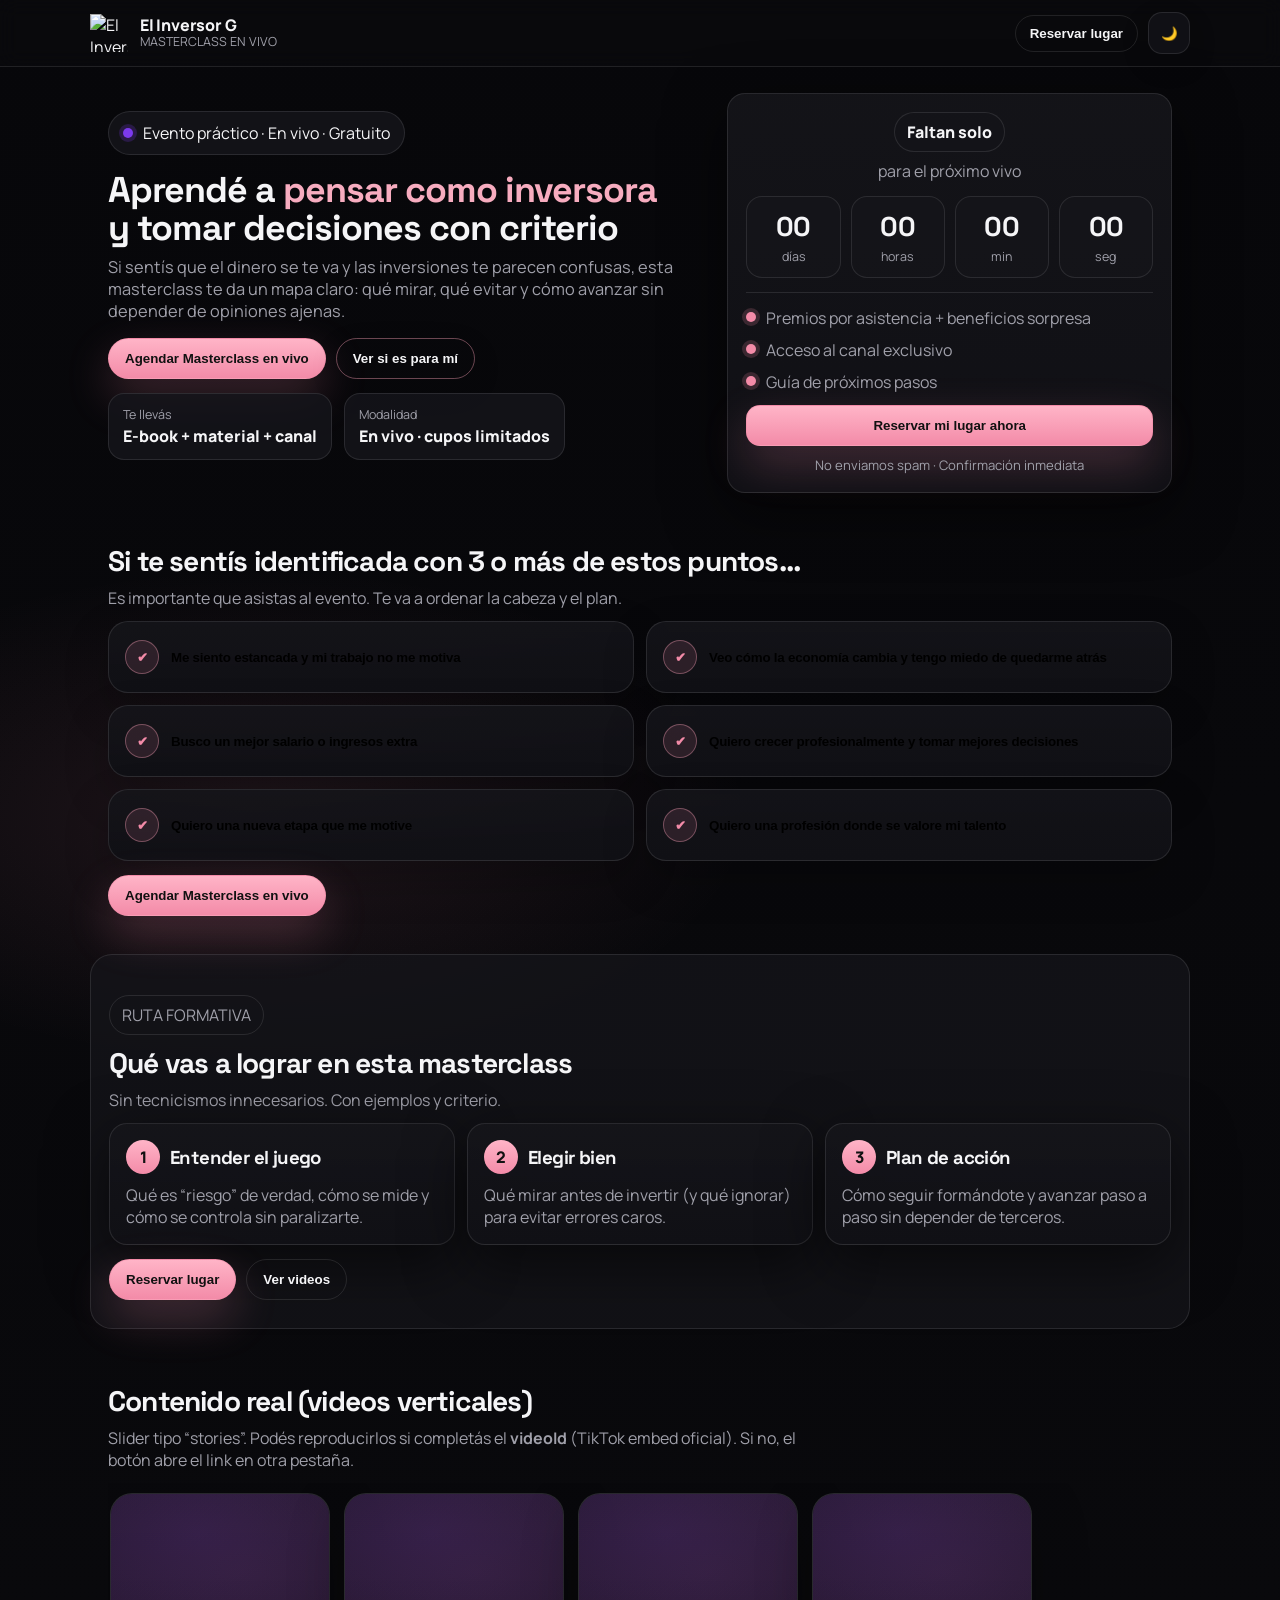
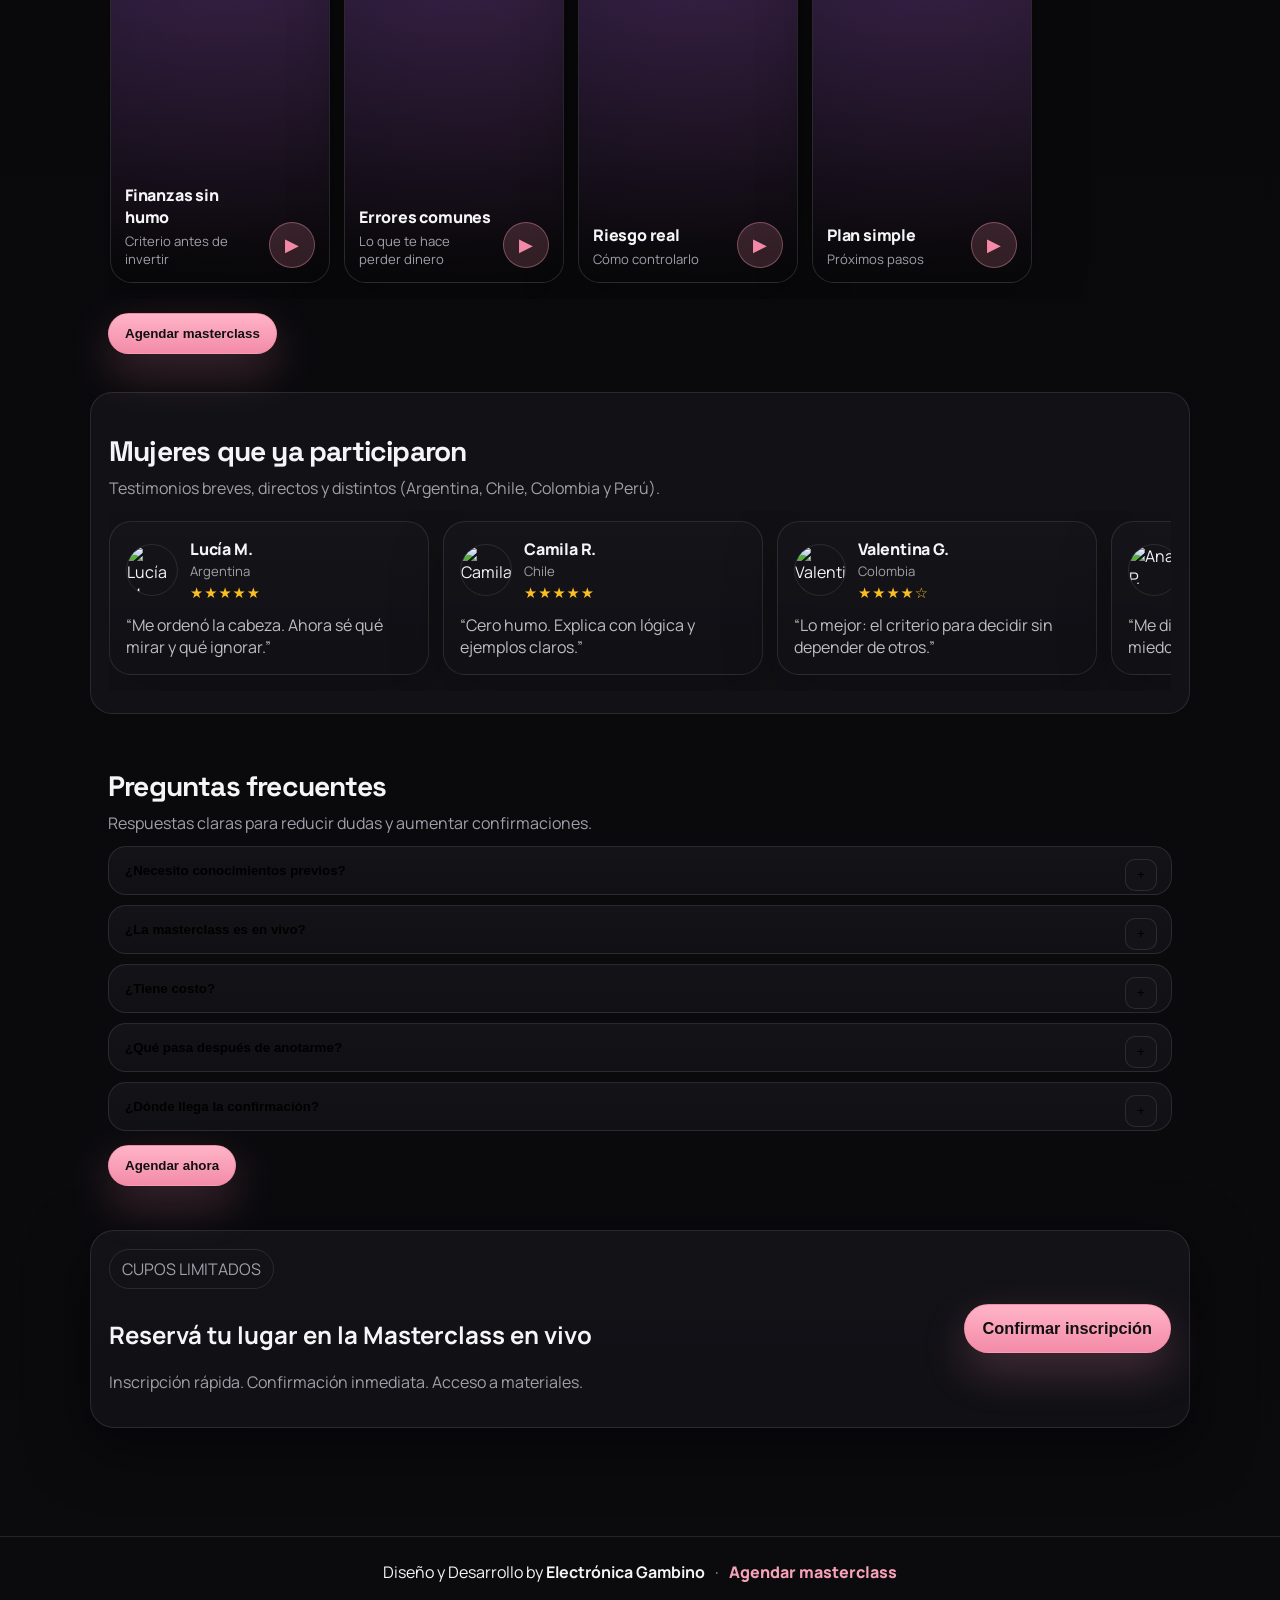
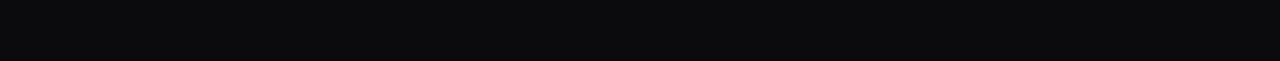
==== index.html @ ddc9f552 "Se sube LanfingPage pro primera vez" ====
<!doctype html>
<html lang="es">
<head>
  <meta charset="utf-8" />
  <meta name="viewport" content="width=device-width,initial-scale=1" />
  <title>Masterclass en Vivo | El Inversor G</title>
  <meta name="description" content="Masterclass en vivo y gratuita. Aprendé finanzas y trading con criterio, sin humo. Reserva tu lugar." />
  <link rel="icon" type="image/x-icon" href="https://elinversorg.info/wp-content/uploads/2024/11/cropped-iconEIG_Blue_Circulo-180x180.png">
  <!-- Fonts (estilo seminario premium) -->
  <link rel="preconnect" href="https://fonts.googleapis.com">
  <link rel="preconnect" href="https://fonts.gstatic.com" crossorigin>
  <link href="https://fonts.googleapis.com/css2?family=Manrope:wght@400;500;600;700;800&family=Space+Grotesk:wght@500;600;700&display=swap" rel="stylesheet">

  <link rel="stylesheet" href="styles.css" />
</head>

<body class="theme-dark">
  <!-- Topbar -->
  <header class="topbar">
    <div class="wrap topbar__inner">
      <div class="brand">
        <img class="brand__logo" src="https://elinversorg.info/wp-content/uploads/2024/11/cropped-logoEIG_WhiteGroup.png" alt="El Inversor G" />
        <div class="brand__meta">
          <span class="brand__name">El Inversor G</span>
          <span class="brand__tag">MASTERCLASS EN VIVO</span>
        </div>
      </div>

      <div class="topbar__actions">
        <button class="btn btn--ghost btn--sm" data-open-form>
          Reservar lugar
        </button>

        <button id="themeToggle" class="iconbtn" aria-label="Cambiar tema" title="Cambiar tema">
          <span class="iconbtn__icon" id="themeIcon">🌙</span>
        </button>
      </div>
    </div>
  </header>

  <!-- Hero -->
  <section class="hero">
    <div class="wrap hero__grid">
      <div class="hero__copy">
        <div class="pill">
          <span class="pill__dot"></span>
          <span>Evento práctico · En vivo · Gratuito</span>
        </div>

        <h1 class="hero__title">
          Aprendé a <span class="hl">pensar como inversora</span><br>
          y tomar decisiones con criterio
        </h1>

        <p class="hero__subtitle">
          Si sentís que el dinero se te va y las inversiones te parecen confusas,
          esta masterclass te da un mapa claro: qué mirar, qué evitar y cómo avanzar sin depender de opiniones ajenas.
        </p>

        <div class="hero__cta">
          <button class="btn btn--primary" data-open-form>
            Agendar Masterclass en vivo
          </button>
          <button class="btn btn--outline" data-scroll="#sectionFit">
            Ver si es para mí
          </button>
        </div>

        <div class="hero__trust">
          <div class="trust">
            <span class="trust__kicker">Te llevás</span>
            <span class="trust__value">E-book + material + canal</span>
          </div>
          <div class="trust">
            <span class="trust__kicker">Modalidad</span>
            <span class="trust__value">En vivo · cupos limitados</span>
          </div>
        </div>
      </div>

      <!-- Countdown card -->
      <aside class="hero__card card">
        <div class="card__head">
          <div class="card__badge">Faltan solo</div>
          <div class="card__note">para el próximo vivo</div>
        </div>

        <div class="countdown" id="countdown">
          <div class="cd">
            <div class="cd__num" id="cdDays">--</div>
            <div class="cd__lbl">días</div>
          </div>
          <div class="cd">
            <div class="cd__num" id="cdHours">--</div>
            <div class="cd__lbl">horas</div>
          </div>
          <div class="cd">
            <div class="cd__num" id="cdMins">--</div>
            <div class="cd__lbl">min</div>
          </div>
          <div class="cd">
            <div class="cd__num" id="cdSecs">--</div>
            <div class="cd__lbl">seg</div>
          </div>
        </div>

        <div class="card__sep"></div>

        <div class="card__bullets">
          <div class="mini">
            <span class="mini__dot"></span>
            <span>Premios por asistencia + beneficios sorpresa</span>
          </div>
          <div class="mini">
            <span class="mini__dot"></span>
            <span>Acceso al canal exclusivo</span>
          </div>
          <div class="mini">
            <span class="mini__dot"></span>
            <span>Guía de próximos pasos</span>
          </div>
        </div>

        <button class="btn btn--primary btn--full" data-open-form>
          Reservar mi lugar ahora
        </button>

        <div class="card__fine">
          No enviamos spam · Confirmación inmediata
        </div>
      </aside>
    </div>
  </section>

  <!-- Fit section (cards tipo checklist como tu referencia) -->
  <section class="section" id="sectionFit">
    <div class="wrap">
      <div class="section__head">
        <h2>Si te sentís identificada con 3 o más de estos puntos…</h2>
        <p class="muted">Es importante que asistas al evento. Te va a ordenar la cabeza y el plan.</p>
      </div>

      <div class="fitgrid">
        <button class="fitcard" type="button" data-open-form>
          <span class="fitcard__icon">✔</span>
          <span class="fitcard__text">Me siento estancada y mi trabajo no me motiva</span>
        </button>
        <button class="fitcard" type="button" data-open-form>
          <span class="fitcard__icon">✔</span>
          <span class="fitcard__text">Veo cómo la economía cambia y tengo miedo de quedarme atrás</span>
        </button>
        <button class="fitcard" type="button" data-open-form>
          <span class="fitcard__icon">✔</span>
          <span class="fitcard__text">Busco un mejor salario o ingresos extra</span>
        </button>
        <button class="fitcard" type="button" data-open-form>
          <span class="fitcard__icon">✔</span>
          <span class="fitcard__text">Quiero crecer profesionalmente y tomar mejores decisiones</span>
        </button>
        <button class="fitcard" type="button" data-open-form>
          <span class="fitcard__icon">✔</span>
          <span class="fitcard__text">Quiero una nueva etapa que me motive</span>
        </button>
        <button class="fitcard" type="button" data-open-form>
          <span class="fitcard__icon">✔</span>
          <span class="fitcard__text">Quiero una profesión donde se valore mi talento</span>
        </button>
      </div>

      <div class="section__cta">
        <button class="btn btn--primary" data-open-form>Agendar Masterclass en vivo</button>
      </div>
    </div>
  </section>

  <!-- What you'll learn -->
  <section class="section section--alt" id="sectionLearn">
    <div class="wrap">
      <div class="section__head">
        <div class="kicker">RUTA FORMATIVA</div>
        <h2>Qué vas a lograr en esta masterclass</h2>
        <p class="muted">
          Sin tecnicismos innecesarios. Con ejemplos y criterio.
        </p>
      </div>

      <div class="cards3">
        <div class="info card">
          <div class="info__top">
            <div class="info__badge">1</div>
            <h3>Entender el juego</h3>
          </div>
          <p class="muted">Qué es “riesgo” de verdad, cómo se mide y cómo se controla sin paralizarte.</p>
        </div>
        <div class="info card">
          <div class="info__top">
            <div class="info__badge">2</div>
            <h3>Elegir bien</h3>
          </div>
          <p class="muted">Qué mirar antes de invertir (y qué ignorar) para evitar errores caros.</p>
        </div>
        <div class="info card">
          <div class="info__top">
            <div class="info__badge">3</div>
            <h3>Plan de acción</h3>
          </div>
          <p class="muted">Cómo seguir formándote y avanzar paso a paso sin depender de terceros.</p>
        </div>
      </div>

      <div class="section__cta">
        <button class="btn btn--primary" data-open-form>Reservar lugar</button>
        <button class="btn btn--ghost" data-scroll="#sectionTikTok">Ver videos</button>
      </div>
    </div>
  </section>

  <!-- TikTok vertical slider -->
  <section class="section" id="sectionTikTok">
    <div class="wrap">
      <div class="section__head">
        <h2>Contenido real (videos verticales)</h2>
        <p class="muted">
          Slider tipo “stories”. Podés reproducirlos si completás el <b>videoId</b> (TikTok embed oficial).
          Si no, el botón abre el link en otra pestaña.
        </p>
      </div>

      <div class="slider slider--stories" id="tiktokSlider" aria-label="TikTok slider">
        <!-- JS inject -->
      </div>

      <div class="section__cta">
        <button class="btn btn--primary" data-open-form>Agendar masterclass</button>
      </div>
    </div>
  </section>

  <!-- Reviews slider -->
  <section class="section section--alt" id="sectionReviews">
    <div class="wrap">
      <div class="section__head">
        <h2>Mujeres que ya participaron</h2>
        <p class="muted">Testimonios breves, directos y distintos (Argentina, Chile, Colombia y Perú).</p>
      </div>

      <div class="slider slider--reviews" id="reviewsSlider" aria-label="Reviews slider">
        <!-- JS inject -->
      </div>
    </div>
  </section>

  <!-- FAQ -->
  <section class="section" id="sectionFAQ">
    <div class="wrap">
      <div class="section__head">
        <h2>Preguntas frecuentes</h2>
        <p class="muted">Respuestas claras para reducir dudas y aumentar confirmaciones.</p>
      </div>

      <div class="faq" id="faq">
        <button class="faq__item" type="button" aria-expanded="false">
          <span class="faq__q">¿Necesito conocimientos previos?</span>
          <span class="faq__icon">+</span>
          <div class="faq__a">No. Está diseñada desde cero, con ejemplos y criterio (sin humo).</div>
        </button>

        <button class="faq__item" type="button" aria-expanded="false">
          <span class="faq__q">¿La masterclass es en vivo?</span>
          <span class="faq__icon">+</span>
          <div class="faq__a">Sí. Es en vivo. Además podés hacer preguntas y llevarte el material.</div>
        </button>

        <button class="faq__item" type="button" aria-expanded="false">
          <span class="faq__q">¿Tiene costo?</span>
          <span class="faq__icon">+</span>
          <div class="faq__a">No. Es 100% gratuita. Solo requiere inscripción para reservar cupo.</div>
        </button>

        <button class="faq__item" type="button" aria-expanded="false">
          <span class="faq__q">¿Qué pasa después de anotarme?</span>
          <span class="faq__icon">+</span>
          <div class="faq__a">Se habilita en el mismo popup: agenda en Google Calendar, descarga del e-book y canal de WhatsApp.</div>
        </button>

        <button class="faq__item" type="button" aria-expanded="false">
          <span class="faq__q">¿Dónde llega la confirmación?</span>
          <span class="faq__icon">+</span>
          <div class="faq__a">Tus datos se registran en el sistema de leads de ElInversorG para que recibas instrucciones y recordatorios.</div>
        </button>
      </div>

      <div class="section__cta">
        <button class="btn btn--primary" data-open-form>Agendar ahora</button>
      </div>
    </div>
  </section>

  <!-- Final CTA -->
  <section class="final">
    <div class="wrap final__inner">
      <div>
        <div class="kicker">CUPOS LIMITADOS</div>
        <h2>Reservá tu lugar en la Masterclass en vivo</h2>
        <p class="muted">Inscripción rápida. Confirmación inmediata. Acceso a materiales.</p>
      </div>

      <button class="btn btn--primary btn--lg" data-open-form>
        Confirmar inscripción
      </button>
    </div>
  </section>

  <!-- Sticky mobile CTA -->
  <div class="sticky">
    <button class="btn btn--primary btn--full" data-open-form>Agendar masterclass</button>
  </div>

  <!-- FORM MODAL -->
  <div class="modal" id="formModal" aria-hidden="true" role="dialog" aria-label="Formulario de inscripción">
    <div class="modal__backdrop" data-close></div>

    <div class="modal__panel" role="document">
      <div class="modal__top">
        <div class="modal__title">
          <div class="modal__mark">✓</div>
          <div>
            <h3>Reservá tu lugar</h3>
            <p class="muted">Es gratuita, en vivo y con cupos limitados.</p>
          </div>
        </div>
        <button class="iconbtn" data-close aria-label="Cerrar">✕</button>
      </div>

      <div class="modal__body">
        <form id="leadForm" class="form">
          <label class="field">
            <span class="field__lbl">Nombre</span>
            <input name="nombre" autocomplete="name" required placeholder="Tu nombre completo" />
          </label>

          <label class="field">
            <span class="field__lbl">WhatsApp</span>
            <input name="whatsapp" inputmode="tel" autocomplete="tel" required placeholder="+54 381..." />
          </label>

          <label class="field">
            <span class="field__lbl">Email</span>
            <input type="email" name="email" autocomplete="email" required placeholder="tu@email.com" />
          </label>

          <button type="submit" class="btn btn--primary btn--full btn--lg" id="submitBtn">
            Confirmar inscripción
          </button>

          <div class="form__fine muted">
            No enviamos spam · Acceso inmediato · Recordatorios antes del vivo
          </div>
        </form>

        <!-- Post submit actions -->
        <div id="postActions" class="post hidden">
          <div class="post__head">
            <div class="post__ok">🎉</div>
            <div>
              <h4>¡Inscripción confirmada!</h4>
              <p class="muted">Completá estos 3 pasos para aprovechar todo.</p>
            </div>
          </div>

          <div class="post__actions">
            <a id="calendarLink" class="btn btn--outline btn--full" target="_blank" rel="noopener">
              📅 Agendar en Google Calendar
            </a>
            <a id="ebookLink" class="btn btn--ghost btn--full" target="_blank" rel="noopener">
              📘 Descargar E-book gratis
            </a>
            <a id="waLink" class="btn btn--wa btn--full" target="_blank" rel="noopener">
              💬 Unirme al canal de WhatsApp
            </a>
          </div>

          <div class="post__fine muted">
            Tip: Agendá primero para no olvidarte del vivo.
          </div>
        </div>
      </div>
    </div>
  </div>

  <!-- VIDEO MODAL (TikTok embed) -->
  <div class="modal" id="videoModal" aria-hidden="true" role="dialog" aria-label="Reproductor de video">
    <div class="modal__backdrop" data-close-video></div>
    <div class="modal__panel modal__panel--video" role="document">
      <div class="modal__top">
        <div class="modal__title">
          <div>
            <h3>Video</h3>
            <p class="muted">Reproducción en embed oficial (si hay videoId).</p>
          </div>
        </div>
        <button class="iconbtn" data-close-video aria-label="Cerrar">✕</button>
      </div>
      <div class="modal__body">
        <div id="videoContainer" class="videoBox"></div>
      </div>
    </div>
  </div>

  <footer class="footer">
    <div class="wrap footer__inner">
      <span>Diseño y Desarrollo by <strong>Electrónica Gambino</strong></span>
      <span class="muted">·</span>
      <a class="footer__link" href="#" data-open-form>Agendar masterclass</a>
    </div>
  </footer>

  <!-- TikTok embed script (necesario si usás videoId) -->
  <script async src="https://www.tiktok.com/embed.js"></script>
  <script src="app.js"></script>
</body>
</html>
---- styles.css ----
/* =========================
   Base + Themes
========================= */
:root{
  --bg: #0b0b0e;
  --bg2:#07070a;
  --card:#15151a;
  --card2:#101015;
  --text:#f5f5f7;
  --muted:#a0a0aa;
  --stroke: rgba(255,255,255,.10);

  --primary:#f38ba8;     /* rosa pastel elegante */
  --primary2:#ffb4c7;
  --accent:#7c3aed;      /* violeta suave como en referencia */
  --ok:#22c55e;
  --wa:#25D366;

  --shadow: 0 18px 60px rgba(0,0,0,.55);
  --radius: 18px;

  --font: "Manrope", system-ui, -apple-system, Segoe UI, Roboto, sans-serif;
  --display: "Space Grotesk", system-ui, -apple-system, Segoe UI, Roboto, sans-serif;
}

body.theme-light{
  --bg: #ffffff;
  --bg2:#f7f7fb;
  --card:#f4f4f7;
  --card2:#ffffff;
  --text:#111111;
  --muted:#4b5563;
  --stroke: rgba(0,0,0,.10);
  --shadow: 0 18px 60px rgba(0,0,0,.12);
}

*{ box-sizing:border-box; }
html,body{ margin:0; padding:0; }
body{
  font-family: var(--font);
  background: radial-gradient(1100px 550px at 50% -10%, rgba(124,58,237,.18), transparent 55%),
              radial-gradient(900px 450px at 20% 25%, rgba(243,139,168,.10), transparent 55%),
              linear-gradient(180deg, var(--bg2), var(--bg));
  color: var(--text);
  -webkit-font-smoothing: antialiased;
  text-rendering: optimizeLegibility;
}

a{ color: inherit; text-decoration: none; }
.wrap{ width:min(1100px, 100%); margin:0 auto; padding:0 18px; }

.muted{ color: var(--muted); }

/* =========================
   Topbar
========================= */
.topbar{
  position: sticky;
  top: 0;
  z-index: 50;
  backdrop-filter: blur(10px);
  background: color-mix(in oklab, var(--bg) 70%, transparent);
  border-bottom: 1px solid var(--stroke);
}
.topbar__inner{
  display:flex;
  align-items:center;
  justify-content:space-between;
  padding: 12px 0;
  gap: 12px;
}

.brand{ display:flex; align-items:center; gap:12px; min-width: 0; }
.brand__logo{ width:38px; height:38px; object-fit:contain; }
.brand__meta{ display:flex; flex-direction:column; line-height:1.1; }
.brand__name{ font-weight:800; letter-spacing:-.2px; }
.brand__tag{ font-size:.78rem; color: var(--muted); }

.topbar__actions{ display:flex; align-items:center; gap:10px; }

/* =========================
   Buttons
========================= */
.btn{
  border: 1px solid var(--stroke);
  background: var(--card2);
  color: var(--text);
  padding: 12px 16px;
  border-radius: 999px;
  font-weight: 700;
  cursor: pointer;
  transition: transform .12s ease, background .12s ease, border-color .12s ease;
  box-shadow: 0 10px 30px rgba(0,0,0,.12);
}
.btn:active{ transform: scale(.98); }
.btn--sm{ padding: 10px 14px; font-weight: 700; }
.btn--lg{ padding: 14px 18px; font-size: 1.02rem; }
.btn--full{ width: 100%; border-radius: 14px; }

.btn--primary{
  border-color: color-mix(in oklab, var(--primary) 55%, transparent);
  background: linear-gradient(180deg, var(--primary2), var(--primary));
  color: #111;
  box-shadow: 0 18px 45px rgba(243,139,168,.24);
}
.btn--outline{
  background: transparent;
  border-color: color-mix(in oklab, var(--primary) 35%, var(--stroke));
}
.btn--ghost{
  background: transparent;
  border-color: var(--stroke);
  box-shadow: none;
}
.btn--wa{
  border-color: color-mix(in oklab, var(--wa) 50%, transparent);
  background: linear-gradient(180deg, #69f0a2, var(--wa));
  color: #0b0b0e;
}

.iconbtn{
  border: 1px solid var(--stroke);
  background: var(--card2);
  color: var(--text);
  width: 42px;
  height: 42px;
  border-radius: 14px;
  display:grid;
  place-items:center;
  cursor:pointer;
  box-shadow: 0 10px 30px rgba(0,0,0,.12);
}

/* =========================
   Hero
========================= */
.hero{ padding: 26px 0 10px; }
.hero__grid{
  display:grid;
  grid-template-columns: 1.15fr .85fr;
  gap: 18px;
  align-items: start;
}
@media (max-width: 920px){
  .hero__grid{ grid-template-columns: 1fr; }
}

.hero__copy{
  padding: 18px 0;
}

.pill{
  display:inline-flex;
  align-items:center;
  gap:10px;
  padding: 10px 14px;
  border: 1px solid var(--stroke);
  border-radius: 999px;
  background: color-mix(in oklab, var(--card) 85%, transparent);
}
.pill__dot{
  width: 10px; height: 10px;
  border-radius: 999px;
  background: var(--accent);
  box-shadow: 0 0 0 4px color-mix(in oklab, var(--accent) 22%, transparent);
}

.hero__title{
  font-family: var(--display);
  font-size: clamp(2rem, 2.8vw, 3rem);
  line-height: 1.05;
  letter-spacing: -1px;
  margin: 16px 0 10px;
}
.hl{
  color: color-mix(in oklab, var(--primary) 70%, var(--text));
}
.hero__subtitle{
  margin: 0;
  font-size: 1.02rem;
  color: var(--muted);
  max-width: 62ch;
}

.hero__cta{
  display:flex;
  gap: 10px;
  flex-wrap: wrap;
  margin-top: 16px;
}
.hero__trust{
  display:flex;
  gap: 12px;
  margin-top: 14px;
  flex-wrap: wrap;
}
.trust{
  border:1px solid var(--stroke);
  background: color-mix(in oklab, var(--card) 85%, transparent);
  border-radius: 16px;
  padding: 12px 14px;
  min-width: 210px;
}
.trust__kicker{ display:block; font-size:.78rem; color: var(--muted); }
.trust__value{ display:block; font-weight:800; margin-top:2px; }

/* =========================
   Card + Countdown
========================= */
.card{
  border: 1px solid var(--stroke);
  border-radius: var(--radius);
  background: linear-gradient(180deg, color-mix(in oklab, var(--card) 92%, transparent), var(--card2));
  box-shadow: var(--shadow);
}
.hero__card{ padding: 18px; }

.card__head{ text-align:center; }
.card__badge{
  display:inline-block;
  padding: 8px 12px;
  border-radius: 999px;
  border: 1px solid var(--stroke);
  background: color-mix(in oklab, var(--card) 80%, transparent);
  font-weight: 800;
}
.card__note{ margin-top: 8px; color: var(--muted); }

.countdown{
  display:grid;
  grid-template-columns: repeat(4, 1fr);
  gap: 10px;
  margin: 14px 0 6px;
}
.cd{
  text-align:center;
  padding: 12px 10px;
  border-radius: 16px;
  border: 1px solid var(--stroke);
  background: color-mix(in oklab, var(--card) 78%, transparent);
}
.cd__num{ font-family: var(--display); font-size: 1.7rem; font-weight: 700; letter-spacing:-.6px; }
.cd__lbl{ color: var(--muted); font-size:.78rem; margin-top:4px; }

.card__sep{ height:1px; background: var(--stroke); margin: 14px 0; }
.card__bullets{ display:grid; gap: 10px; margin-bottom: 12px; }
.mini{ display:flex; align-items:flex-start; gap:10px; color: var(--muted); }
.mini__dot{
  width:10px; height:10px; border-radius:999px;
  background: var(--primary);
  margin-top: 5px;
  box-shadow: 0 0 0 4px color-mix(in oklab, var(--primary) 18%, transparent);
}
.card__fine{ text-align:center; color: var(--muted); font-size:.82rem; margin-top: 10px; }

/* =========================
   Sections
========================= */
.section{ padding: 22px 0 10px; }
.section--alt{
  padding: 22px 0 14px;
}
.section--alt .wrap{
  border-radius: 22px;
  background: color-mix(in oklab, var(--card) 78%, transparent);
  border: 1px solid var(--stroke);
  padding: 22px 18px;
}

.section__head{ margin: 18px 0 12px; }
.section__head h2{
  font-family: var(--display);
  letter-spacing:-.8px;
  margin: 0 0 8px;
  font-size: clamp(1.5rem, 2.2vw, 2.1rem);
}
.section__head p{ margin: 0; max-width: 70ch; }

.kicker{
  display:inline-flex;
  align-items:center;
  gap: 8px;
  padding: 8px 12px;
  border-radius: 999px;
  border: 1px solid var(--stroke);
  color: var(--muted);
  width: fit-content;
  margin-bottom: 10px;
}

.section__cta{
  display:flex;
  gap: 10px;
  flex-wrap: wrap;
  margin: 14px 0 6px;
}

/* =========================
   Fit cards grid (like reference)
========================= */
.fitgrid{
  display:grid;
  grid-template-columns: 1fr 1fr;
  gap: 12px;
  margin-top: 12px;
}
@media (max-width: 760px){
  .fitgrid{ grid-template-columns: 1fr; }
}
.fitcard{
  text-align:left;
  border: 1px solid var(--stroke);
  background: linear-gradient(180deg, color-mix(in oklab, var(--card) 86%, transparent), var(--card2));
  border-radius: 20px;
  padding: 18px 16px;
  display:flex;
  gap: 12px;
  align-items:center;
  box-shadow: 0 18px 45px rgba(0,0,0,.22);
  cursor:pointer;
}
.fitcard:hover{
  border-color: color-mix(in oklab, var(--primary) 30%, var(--stroke));
}
.fitcard__icon{
  width: 34px; height: 34px;
  border-radius: 999px;
  display:grid;
  place-items:center;
  font-weight: 900;
  color: var(--primary);
  border: 1px solid color-mix(in oklab, var(--primary) 30%, var(--stroke));
  background: color-mix(in oklab, var(--primary) 12%, transparent);
}
.fitcard__text{
  font-weight: 800;
  letter-spacing: -.2px;
}

/* =========================
   Info cards (3)
========================= */
.cards3{
  display:grid;
  grid-template-columns: repeat(3, 1fr);
  gap: 12px;
}
@media (max-width: 920px){
  .cards3{ grid-template-columns: 1fr; }
}
.info{ padding: 16px; }
.info__top{ display:flex; align-items:center; gap: 10px; }
.info__badge{
  width: 34px; height: 34px;
  border-radius: 999px;
  display:grid; place-items:center;
  font-weight: 900;
  color: #111;
  background: linear-gradient(180deg, var(--primary2), var(--primary));
}
.info h3{
  margin: 0;
  font-family: var(--display);
  letter-spacing: -.6px;
}
.info p{ margin: 10px 0 0; }

/* =========================
   Sliders
========================= */
.slider{
  display:flex;
  gap: 14px;
  overflow-x: auto;
  padding: 10px 2px 16px;
  scroll-snap-type: x mandatory;
}
.slider::-webkit-scrollbar{ height: 10px; }
.slider::-webkit-scrollbar-thumb{
  background: color-mix(in oklab, var(--stroke) 70%, transparent);
  border-radius: 999px;
}
.slider::-webkit-scrollbar-track{ background: transparent; }

.slider--stories .story{
  scroll-snap-align: start;
  width: 220px;
  flex: 0 0 auto;
}
@media (max-width: 420px){
  .slider--stories .story{ width: 190px; }
}

.story{
  border: 1px solid var(--stroke);
  border-radius: 22px;
  background: linear-gradient(180deg, color-mix(in oklab, var(--card) 88%, transparent), var(--card2));
  box-shadow: 0 18px 55px rgba(0,0,0,.25);
  overflow:hidden;
  position:relative;
}
.story__frame{
  aspect-ratio: 9 / 16;
  background:
    radial-gradient(900px 600px at 40% 10%, rgba(124,58,237,.20), transparent 55%),
    radial-gradient(900px 600px at 60% 20%, rgba(243,139,168,.12), transparent 55%),
    linear-gradient(180deg, rgba(0,0,0,.35), rgba(0,0,0,.65));
  display:flex;
  align-items:flex-end;
  padding: 14px;
}
body.theme-light .story__frame{
  background:
    radial-gradient(900px 600px at 40% 10%, rgba(124,58,237,.10), transparent 55%),
    radial-gradient(900px 600px at 60% 20%, rgba(243,139,168,.08), transparent 55%),
    linear-gradient(180deg, rgba(0,0,0,.10), rgba(0,0,0,.20));
}

.story__meta{
  width:100%;
  display:flex;
  align-items:flex-end;
  justify-content:space-between;
  gap: 10px;
}
.story__title{ font-weight: 900; letter-spacing:-.2px; }
.story__sub{ font-size:.82rem; color: var(--muted); margin-top: 4px; }

.playbtn{
  width: 46px; height: 46px;
  border-radius: 999px;
  border: 1px solid color-mix(in oklab, var(--primary) 30%, var(--stroke));
  background: color-mix(in oklab, var(--primary) 18%, transparent);
  display:grid;
  place-items:center;
  cursor:pointer;
  flex: 0 0 auto;
}
.playbtn span{ font-size: 18px; color: var(--primary); }

.slider--reviews .review{
  width: 320px;
  flex: 0 0 auto;
  scroll-snap-align: start;
}
@media (max-width: 420px){
  .slider--reviews .review{ width: 290px; }
}

.review{
  border: 1px solid var(--stroke);
  border-radius: 22px;
  background: linear-gradient(180deg, color-mix(in oklab, var(--card) 88%, transparent), var(--card2));
  padding: 16px;
  box-shadow: 0 18px 55px rgba(0,0,0,.22);
}
.review__top{ display:flex; gap: 12px; align-items:center; }
.avatar{
  width: 52px; height: 52px;
  border-radius: 999px;
  object-fit: cover;
  border: 1px solid var(--stroke);
}
.review__name{ font-weight: 900; letter-spacing:-.2px; }
.review__meta{ font-size:.82rem; color: var(--muted); margin-top: 2px; }
.stars{ color: #fbbf24; letter-spacing:1px; font-size:.92rem; margin-top: 2px; }
.review__text{ margin: 12px 0 0; color: color-mix(in oklab, var(--muted) 65%, var(--text)); }

/* =========================
   FAQ
========================= */
.faq{ display:grid; gap: 10px; margin-top: 10px; }
.faq__item{
  width: 100%;
  text-align: left;
  border: 1px solid var(--stroke);
  background: linear-gradient(180deg, color-mix(in oklab, var(--card) 90%, transparent), var(--card2));
  border-radius: 18px;
  padding: 16px;
  cursor:pointer;
  position: relative;
}
.faq__q{ font-weight: 900; display:block; padding-right: 40px; }
.faq__icon{
  position:absolute;
  right: 14px;
  top: 12px;
  width: 32px; height: 32px;
  display:grid; place-items:center;
  border-radius: 10px;
  border: 1px solid var(--stroke);
  background: color-mix(in oklab, var(--card) 80%, transparent);
}
.faq__a{
  max-height: 0;
  overflow:hidden;
  transition: max-height .22s ease;
  color: var(--muted);
  padding-right: 40px;
}
.faq__item[aria-expanded="true"] .faq__a{
  max-height: 220px;
  margin-top: 10px;
}
.faq__item[aria-expanded="true"] .faq__icon{ transform: rotate(45deg); }

/* =========================
   Final + Sticky
========================= */
.final{
  padding: 28px 0 90px;
}
.final__inner{
  border:1px solid var(--stroke);
  border-radius: 24px;
  background: linear-gradient(180deg, color-mix(in oklab, var(--card) 84%, transparent), var(--card2));
  box-shadow: var(--shadow);
  padding: 18px;
  display:flex;
  align-items:center;
  justify-content:space-between;
  gap: 14px;
}
@media (max-width: 760px){
  .final__inner{ flex-direction:column; align-items:stretch; }
}

.sticky{
  position: fixed;
  left: 0; right: 0;
  bottom: 0;
  padding: 10px 12px;
  background: color-mix(in oklab, var(--bg) 70%, transparent);
  backdrop-filter: blur(10px);
  border-top: 1px solid var(--stroke);
  z-index: 40;
}
@media (min-width: 920px){
  .sticky{ display:none; }
}

/* =========================
   Modal
========================= */
.modal{
  position: fixed;
  inset: 0;
  display: none;
  z-index: 60;
}
.modal.is-open{ display:block; }
.modal__backdrop{
  position:absolute;
  inset: 0;
  background: rgba(0,0,0,.62);
}
.modal__panel{
  position: absolute;
  left: 50%;
  top: 50%;
  transform: translate(-50%, -50%);
  width: min(520px, calc(100% - 28px));
  border: 1px solid var(--stroke);
  border-radius: 24px;
  background: linear-gradient(180deg, color-mix(in oklab, var(--card) 90%, transparent), var(--card2));
  box-shadow: var(--shadow);
  padding: 16px;
}
.modal__panel--video{
  width: min(680px, calc(100% - 28px));
}

.modal__top{
  display:flex;
  align-items:flex-start;
  justify-content:space-between;
  gap: 10px;
  padding: 6px 6px 10px;
}
.modal__title{
  display:flex;
  align-items:flex-start;
  gap: 12px;
}
.modal__title h3{
  margin: 0;
  font-family: var(--display);
  letter-spacing:-.8px;
}
.modal__title p{ margin: 6px 0 0; }
.modal__mark{
  width: 40px; height: 40px;
  border-radius: 999px;
  display:grid;
  place-items:center;
  font-weight: 900;
  color: #111;
  background: linear-gradient(180deg, var(--primary2), var(--primary));
}
.modal__body{ padding: 6px; }

.form{ display:grid; gap: 10px; }
.field__lbl{ display:block; font-weight:800; margin-bottom: 6px; letter-spacing:-.2px; }
.field input{
  width: 100%;
  padding: 14px 14px;
  border-radius: 14px;
  border: 1px solid var(--stroke);
  background: color-mix(in oklab, var(--card) 88%, transparent);
  color: var(--text);
  outline: none;
}
body.theme-light .field input{
  background: #fff;
}
.field input:focus{
  border-color: color-mix(in oklab, var(--primary) 40%, var(--stroke));
  box-shadow: 0 0 0 4px color-mix(in oklab, var(--primary) 20%, transparent);
}
.form__fine{ text-align:center; font-size:.84rem; margin-top: 2px; }

.hidden{ display:none !important; }

.post{
  margin-top: 14px;
  border-top: 1px solid var(--stroke);
  padding-top: 14px;
}
.post__head{ display:flex; gap: 12px; align-items:flex-start; }
.post__ok{
  width: 44px; height: 44px;
  border-radius: 999px;
  display:grid;
  place-items:center;
  background: color-mix(in oklab, var(--ok) 25%, transparent);
  border: 1px solid color-mix(in oklab, var(--ok) 35%, var(--stroke));
}
.post__head h4{ margin: 0; font-family: var(--display); letter-spacing:-.6px; }
.post__head p{ margin: 6px 0 0; }

.post__actions{ display:grid; gap: 10px; margin-top: 12px; }
.post__fine{ text-align:center; font-size:.84rem; margin-top: 8px; }

.videoBox{
  width:100%;
  min-height: 420px;
  border-radius: 18px;
  border: 1px solid var(--stroke);
  background: color-mix(in oklab, var(--card) 86%, transparent);
  overflow:hidden;
  display:grid;
  place-items:center;
  padding: 12px;
}
@media (max-width: 520px){
  .videoBox{ min-height: 360px; }
}

/* =========================
   Footer
========================= */
.footer{
  padding: 24px 0 78px;
  border-top: 1px solid var(--stroke);
  margin-top: 18px;
}
.footer__inner{
  display:flex;
  align-items:center;
  justify-content:center;
  gap: 10px;
  flex-wrap: wrap;
  text-align:center;
}
.footer__link{
  color: color-mix(in oklab, var(--primary) 80%, var(--text));
  font-weight: 800;
}
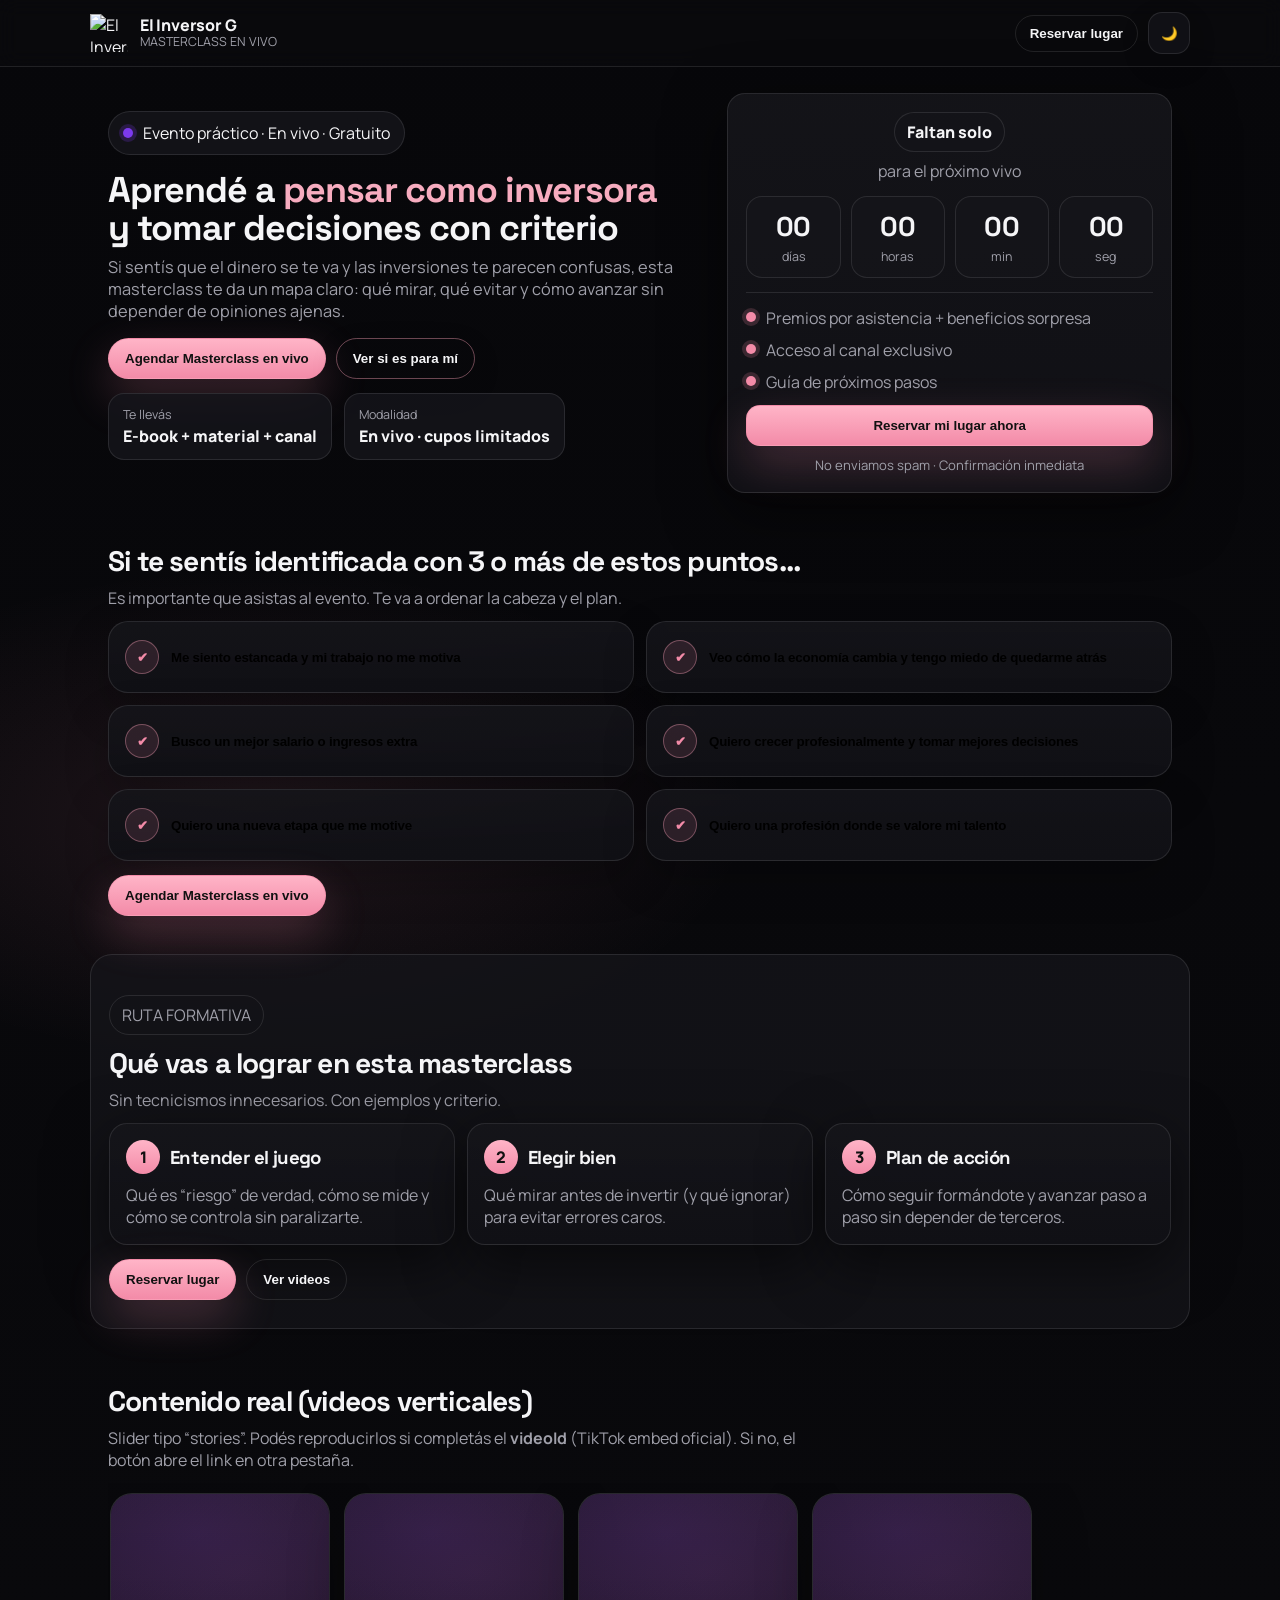
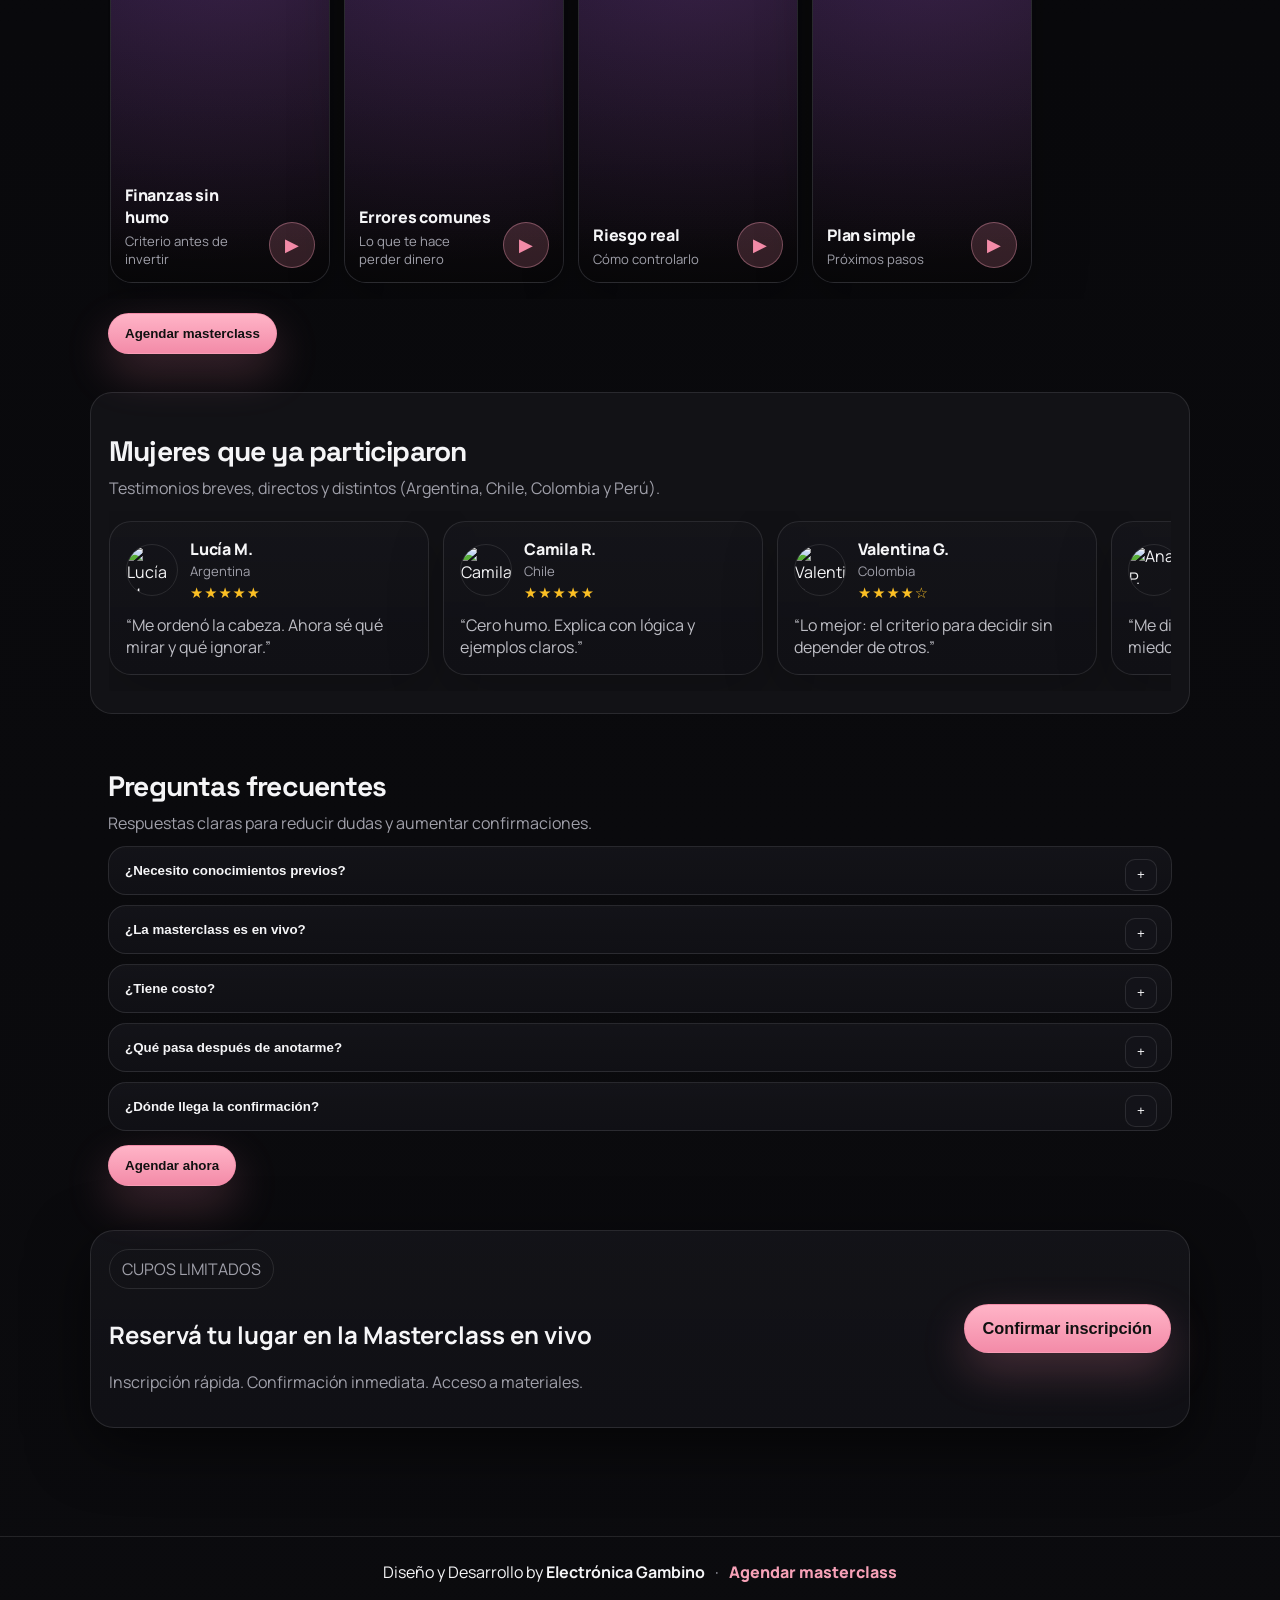
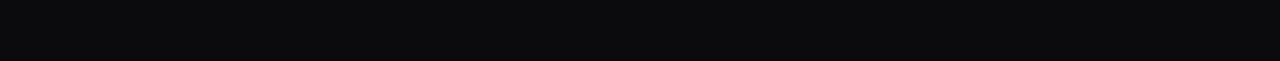
==== commit 12a70cb3: "Fix - Solucionado css en  txt de faq" ====
--- a/index.html
+++ b/index.html
@@ -19,7 +19,7 @@
   <header class="topbar">
     <div class="wrap topbar__inner">
       <div class="brand">
-        <img class="brand__logo" src="https://elinversorg.info/wp-content/uploads/2024/11/cropped-logoEIG_WhiteGroup.png" alt="El Inversor G" />
+        <img class="brand__logo" src="https://elinversorg.info/wp-content/uploads/2024/11/cropped-iconEIG_Blue_Circulo-180x180.png" alt="El Inversor G" />
         <div class="brand__meta">
           <span class="brand__name">El Inversor G</span>
           <span class="brand__tag">MASTERCLASS EN VIVO</span>
--- a/styles.css
+++ b/styles.css
@@ -675,4 +675,43 @@
 .footer__link{
   color: color-mix(in oklab, var(--primary) 80%, var(--text));
   font-weight: 800;
-}+}
+
+/* =========================
+   FIX FAQ (modo oscuro: texto + ícono +)
+   Pegar AL FINAL del styles.css
+========================= */
+
+/* Asegurar que el botón y todo su contenido tengan color correcto */
+.faq__item{
+  color: var(--text) !important;        /* fuerza texto visible */
+  -webkit-text-fill-color: var(--text); /* algunos móviles */
+}
+
+.faq__q{
+  color: var(--text) !important;
+}
+
+/* Ícono + visible */
+.faq__icon{
+  color: var(--text) !important;        /* el + */
+  border-color: var(--stroke);
+  background: color-mix(in oklab, var(--card) 85%, transparent);
+}
+
+/* Respuesta: buen contraste (gris legible) */
+.faq__a{
+  color: var(--muted) !important;
+}
+
+/* En modo claro, todo se adapta */
+body.theme-light .faq__item{
+  color: var(--text) !important;
+  -webkit-text-fill-color: var(--text);
+}
+body.theme-light .faq__q{ color: var(--text) !important; }
+body.theme-light .faq__icon{
+  color: var(--text) !important;
+  background: color-mix(in oklab, var(--card) 85%, transparent);
+}
+body.theme-light .faq__a{ color: var(--muted) !important; }
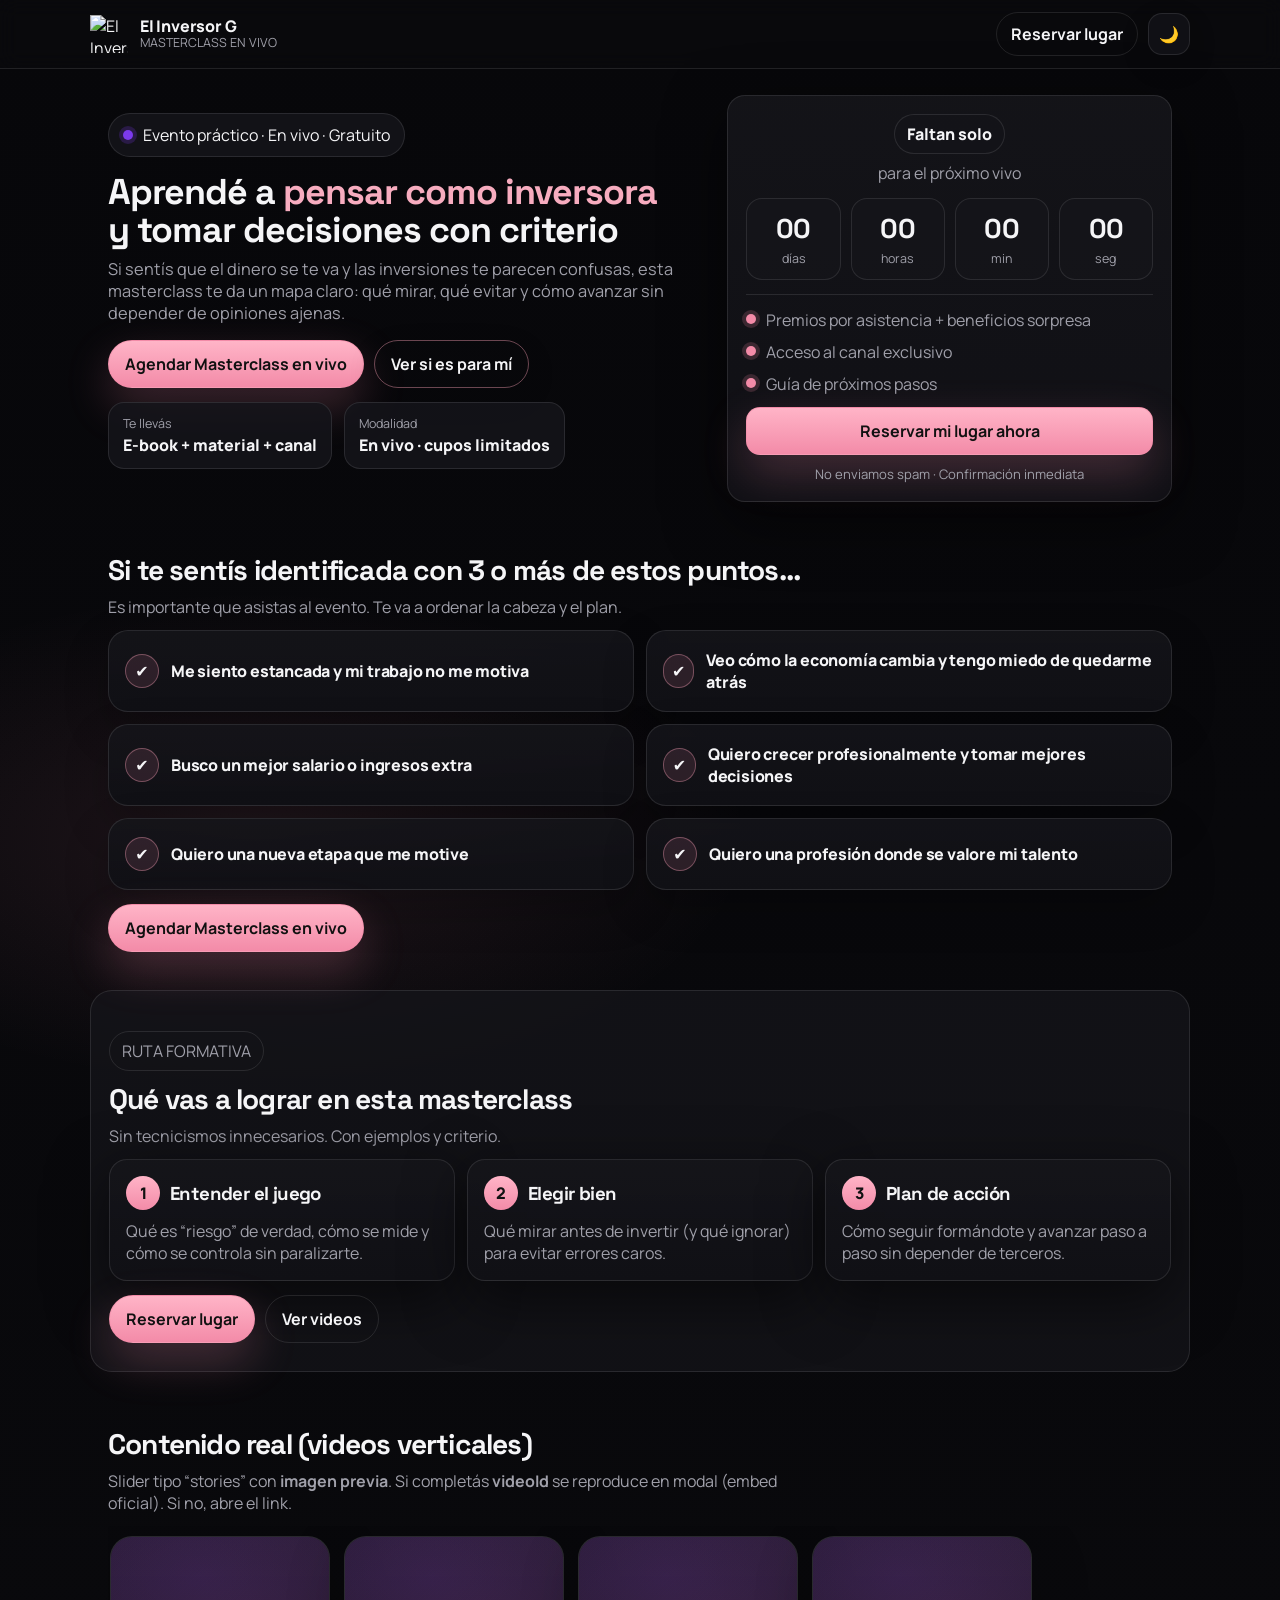
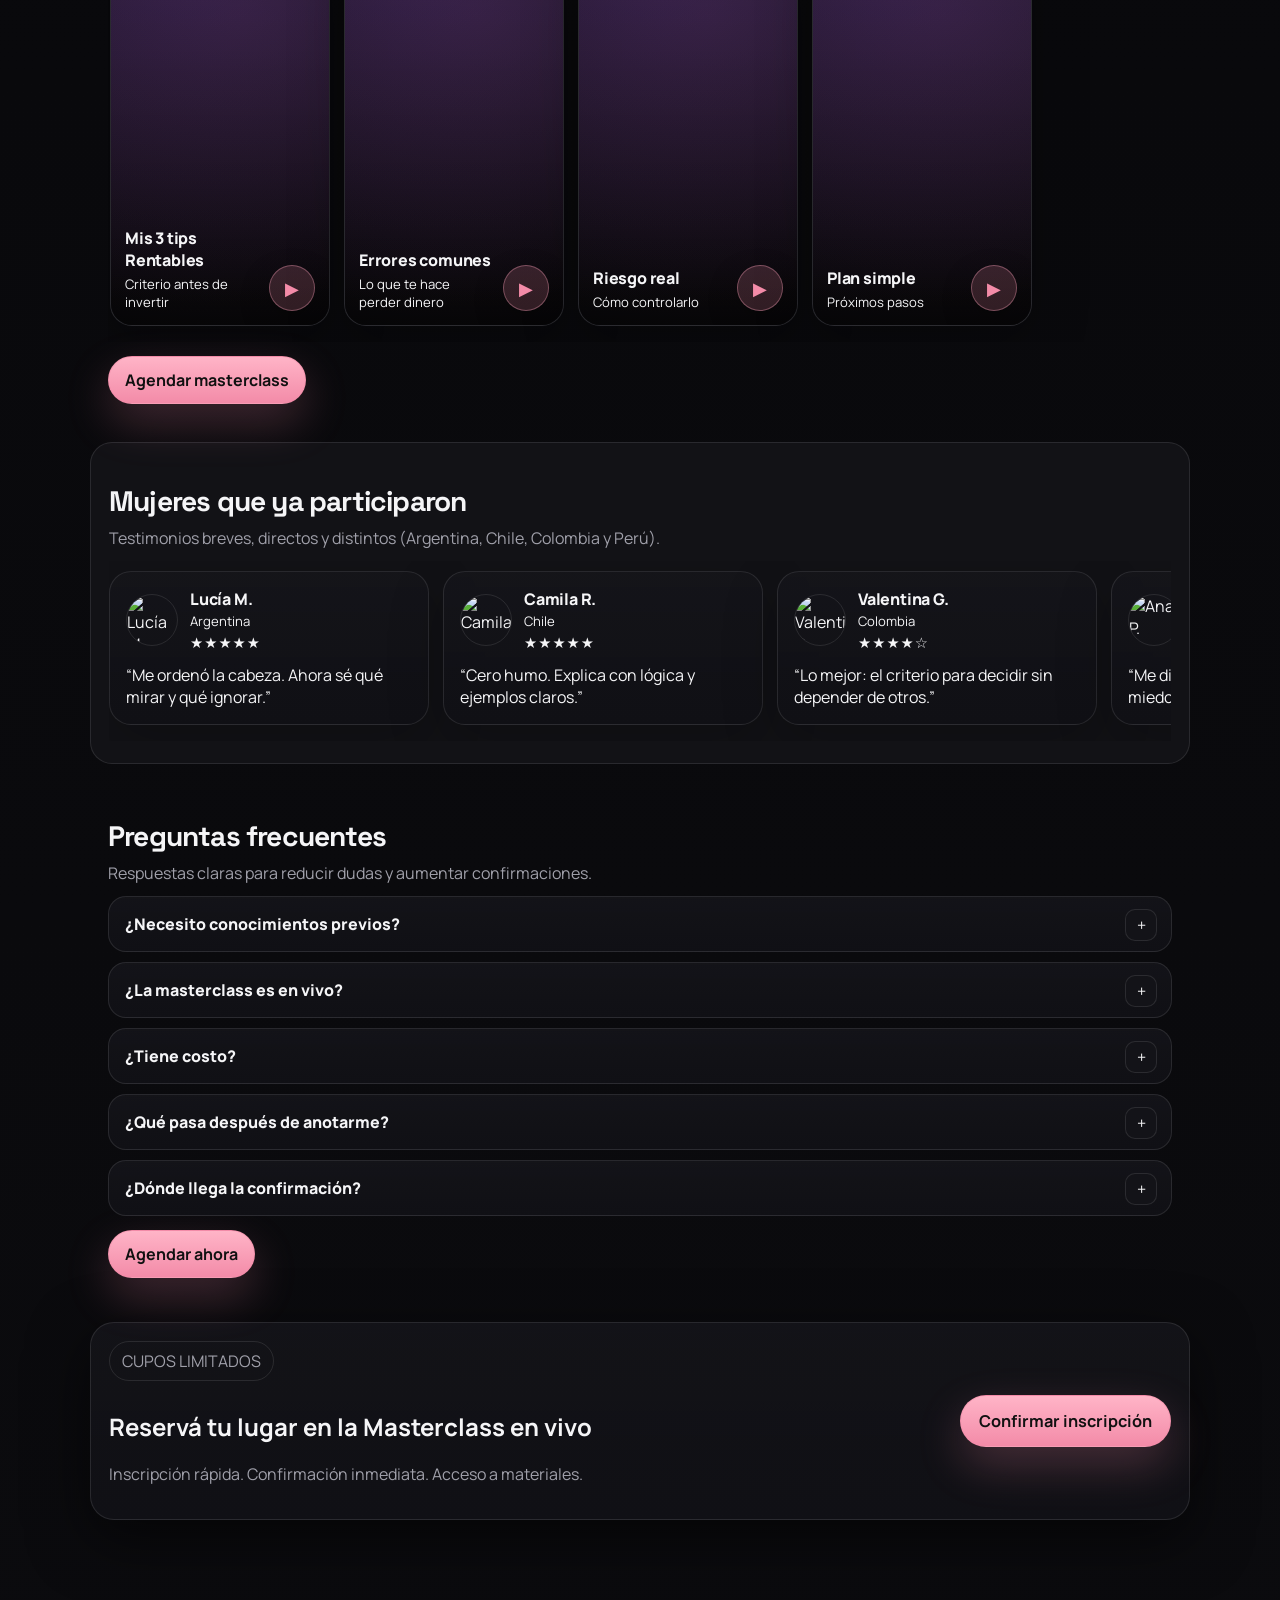
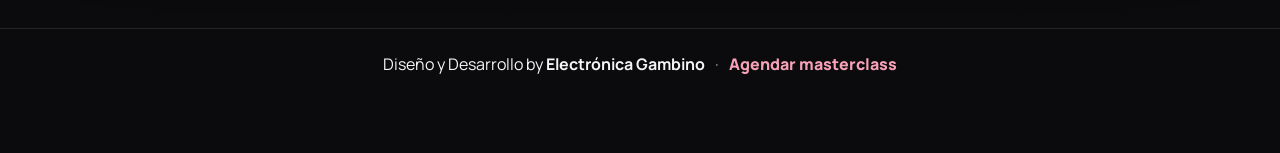
==== commit a0c335e2: "Fix IFrame Videos TikTok" ====
--- a/index.html
+++ b/index.html
@@ -6,7 +6,8 @@
   <title>Masterclass en Vivo | El Inversor G</title>
   <meta name="description" content="Masterclass en vivo y gratuita. Aprendé finanzas y trading con criterio, sin humo. Reserva tu lugar." />
   <link rel="icon" type="image/x-icon" href="https://elinversorg.info/wp-content/uploads/2024/11/cropped-iconEIG_Blue_Circulo-180x180.png">
-  <!-- Fonts (estilo seminario premium) -->
+
+  <!-- Fonts -->
   <link rel="preconnect" href="https://fonts.googleapis.com">
   <link rel="preconnect" href="https://fonts.gstatic.com" crossorigin>
   <link href="https://fonts.googleapis.com/css2?family=Manrope:wght@400;500;600;700;800&family=Space+Grotesk:wght@500;600;700&display=swap" rel="stylesheet">
@@ -132,7 +133,7 @@
     </div>
   </section>
 
-  <!-- Fit section (cards tipo checklist como tu referencia) -->
+  <!-- Fit section -->
   <section class="section" id="sectionFit">
     <div class="wrap">
       <div class="section__head">
@@ -173,15 +174,13 @@
     </div>
   </section>
 
-  <!-- What you'll learn -->
+  <!-- Learn -->
   <section class="section section--alt" id="sectionLearn">
     <div class="wrap">
       <div class="section__head">
         <div class="kicker">RUTA FORMATIVA</div>
         <h2>Qué vas a lograr en esta masterclass</h2>
-        <p class="muted">
-          Sin tecnicismos innecesarios. Con ejemplos y criterio.
-        </p>
+        <p class="muted">Sin tecnicismos innecesarios. Con ejemplos y criterio.</p>
       </div>
 
       <div class="cards3">
@@ -215,14 +214,14 @@
     </div>
   </section>
 
-  <!-- TikTok vertical slider -->
+  <!-- TikTok -->
   <section class="section" id="sectionTikTok">
     <div class="wrap">
       <div class="section__head">
         <h2>Contenido real (videos verticales)</h2>
         <p class="muted">
-          Slider tipo “stories”. Podés reproducirlos si completás el <b>videoId</b> (TikTok embed oficial).
-          Si no, el botón abre el link en otra pestaña.
+          Slider tipo “stories” con <b>imagen previa</b>. Si completás <b>videoId</b> se reproduce en modal (embed oficial).
+          Si no, abre el link.
         </p>
       </div>
 
@@ -236,7 +235,7 @@
     </div>
   </section>
 
-  <!-- Reviews slider -->
+  <!-- Reviews -->
   <section class="section section--alt" id="sectionReviews">
     <div class="wrap">
       <div class="section__head">
@@ -261,31 +260,31 @@
       <div class="faq" id="faq">
         <button class="faq__item" type="button" aria-expanded="false">
           <span class="faq__q">¿Necesito conocimientos previos?</span>
-          <span class="faq__icon">+</span>
+          <span class="faq__icon" aria-hidden="true">+</span>
           <div class="faq__a">No. Está diseñada desde cero, con ejemplos y criterio (sin humo).</div>
         </button>
 
         <button class="faq__item" type="button" aria-expanded="false">
           <span class="faq__q">¿La masterclass es en vivo?</span>
-          <span class="faq__icon">+</span>
+          <span class="faq__icon" aria-hidden="true">+</span>
           <div class="faq__a">Sí. Es en vivo. Además podés hacer preguntas y llevarte el material.</div>
         </button>
 
         <button class="faq__item" type="button" aria-expanded="false">
           <span class="faq__q">¿Tiene costo?</span>
-          <span class="faq__icon">+</span>
+          <span class="faq__icon" aria-hidden="true">+</span>
           <div class="faq__a">No. Es 100% gratuita. Solo requiere inscripción para reservar cupo.</div>
         </button>
 
         <button class="faq__item" type="button" aria-expanded="false">
           <span class="faq__q">¿Qué pasa después de anotarme?</span>
-          <span class="faq__icon">+</span>
+          <span class="faq__icon" aria-hidden="true">+</span>
           <div class="faq__a">Se habilita en el mismo popup: agenda en Google Calendar, descarga del e-book y canal de WhatsApp.</div>
         </button>
 
         <button class="faq__item" type="button" aria-expanded="false">
           <span class="faq__q">¿Dónde llega la confirmación?</span>
-          <span class="faq__icon">+</span>
+          <span class="faq__icon" aria-hidden="true">+</span>
           <div class="faq__a">Tus datos se registran en el sistema de leads de ElInversorG para que recibas instrucciones y recordatorios.</div>
         </button>
       </div>
@@ -311,7 +310,7 @@
     </div>
   </section>
 
-  <!-- Sticky mobile CTA -->
+  <!-- Sticky -->
   <div class="sticky">
     <button class="btn btn--primary btn--full" data-open-form>Agendar masterclass</button>
   </div>
@@ -358,7 +357,6 @@
           </div>
         </form>
 
-        <!-- Post submit actions -->
         <div id="postActions" class="post hidden">
           <div class="post__head">
             <div class="post__ok">🎉</div>
@@ -388,7 +386,7 @@
     </div>
   </div>
 
-  <!-- VIDEO MODAL (TikTok embed) -->
+  <!-- VIDEO MODAL -->
   <div class="modal" id="videoModal" aria-hidden="true" role="dialog" aria-label="Reproductor de video">
     <div class="modal__backdrop" data-close-video></div>
     <div class="modal__panel modal__panel--video" role="document">
@@ -415,7 +413,6 @@
     </div>
   </footer>
 
-  <!-- TikTok embed script (necesario si usás videoId) -->
   <script async src="https://www.tiktok.com/embed.js"></script>
   <script src="app.js"></script>
 </body>
--- a/styles.css
+++ b/styles.css
@@ -12,7 +12,7 @@
 
   --primary:#f38ba8;     /* rosa pastel elegante */
   --primary2:#ffb4c7;
-  --accent:#7c3aed;      /* violeta suave como en referencia */
+  --accent:#7c3aed;      /* violeta suave */
   --ok:#22c55e;
   --wa:#25D366;
 
@@ -48,8 +48,33 @@
 
 a{ color: inherit; text-decoration: none; }
 .wrap{ width:min(1100px, 100%); margin:0 auto; padding:0 18px; }
-
 .muted{ color: var(--muted); }
+
+/* =========================
+   GLOBAL FORM/BTN RESET (fix móvil: texto invisible)
+========================= */
+button, input, textarea, select { font: inherit; }
+button{
+  color: inherit;
+  -webkit-text-fill-color: currentColor;
+  background: transparent;
+  border: none;
+  padding: 0;
+  appearance: none;
+  -webkit-appearance: none;
+  -webkit-tap-highlight-color: transparent;
+}
+input{
+  appearance: none;
+  -webkit-appearance: none;
+}
+
+/* focus accesible */
+:focus-visible{
+  outline: 2px solid color-mix(in oklab, var(--primary) 55%, transparent);
+  outline-offset: 3px;
+  border-radius: 12px;
+}
 
 /* =========================
    Topbar
@@ -89,8 +114,12 @@
   border-radius: 999px;
   font-weight: 700;
   cursor: pointer;
-  transition: transform .12s ease, background .12s ease, border-color .12s ease;
+  transition: transform .12s ease, background .12s ease, border-color .12s ease, box-shadow .12s ease;
   box-shadow: 0 10px 30px rgba(0,0,0,.12);
+  display:inline-flex;
+  align-items:center;
+  justify-content:center;
+  gap: 10px;
 }
 .btn:active{ transform: scale(.98); }
 .btn--sm{ padding: 10px 14px; font-weight: 700; }
@@ -145,9 +174,7 @@
   .hero__grid{ grid-template-columns: 1fr; }
 }
 
-.hero__copy{
-  padding: 18px 0;
-}
+.hero__copy{ padding: 18px 0; }
 
 .pill{
   display:inline-flex;
@@ -172,9 +199,7 @@
   letter-spacing: -1px;
   margin: 16px 0 10px;
 }
-.hl{
-  color: color-mix(in oklab, var(--primary) 70%, var(--text));
-}
+.hl{ color: color-mix(in oklab, var(--primary) 70%, var(--text)); }
 .hero__subtitle{
   margin: 0;
   font-size: 1.02rem;
@@ -257,9 +282,7 @@
    Sections
 ========================= */
 .section{ padding: 22px 0 10px; }
-.section--alt{
-  padding: 22px 0 14px;
-}
+.section--alt{ padding: 22px 0 14px; }
 .section--alt .wrap{
   border-radius: 22px;
   background: color-mix(in oklab, var(--card) 78%, transparent);
@@ -296,7 +319,7 @@
 }
 
 /* =========================
-   Fit cards grid (like reference)
+   Fit cards
 ========================= */
 .fitgrid{
   display:grid;
@@ -308,6 +331,7 @@
   .fitgrid{ grid-template-columns: 1fr; }
 }
 .fitcard{
+  width: 100%;
   text-align:left;
   border: 1px solid var(--stroke);
   background: linear-gradient(180deg, color-mix(in oklab, var(--card) 86%, transparent), var(--card2));
@@ -318,10 +342,12 @@
   align-items:center;
   box-shadow: 0 18px 45px rgba(0,0,0,.22);
   cursor:pointer;
-}
-.fitcard:hover{
-  border-color: color-mix(in oklab, var(--primary) 30%, var(--stroke));
-}
+
+  /* FIX: evita texto invisible en móviles */
+  color: var(--text);
+  -webkit-text-fill-color: var(--text);
+}
+.fitcard:hover{ border-color: color-mix(in oklab, var(--primary) 30%, var(--stroke)); }
 .fitcard__icon{
   width: 34px; height: 34px;
   border-radius: 999px;
@@ -338,7 +364,7 @@
 }
 
 /* =========================
-   Info cards (3)
+   Info cards
 ========================= */
 .cards3{
   display:grid;
@@ -399,32 +425,57 @@
   overflow:hidden;
   position:relative;
 }
+
+/* FRAME vertical + preview */
 .story__frame{
   aspect-ratio: 9 / 16;
+  position: relative;
+  display:flex;
+  align-items:flex-end;
+  padding: 14px;
+  color: var(--text);
+  -webkit-text-fill-color: var(--text);
+}
+
+/* Thumbnail cover */
+.story__thumb{
+  position:absolute;
+  inset: 0;
+  background-size: cover;
+  background-position: center;
+  filter: saturate(1.02) contrast(1.02);
+  transform: scale(1.03);
+}
+
+/* Overlay para legibilidad */
+.story__overlay{
+  position:absolute;
+  inset: 0;
   background:
     radial-gradient(900px 600px at 40% 10%, rgba(124,58,237,.20), transparent 55%),
     radial-gradient(900px 600px at 60% 20%, rgba(243,139,168,.12), transparent 55%),
-    linear-gradient(180deg, rgba(0,0,0,.35), rgba(0,0,0,.65));
-  display:flex;
-  align-items:flex-end;
-  padding: 14px;
-}
-body.theme-light .story__frame{
+    linear-gradient(180deg, rgba(0,0,0,.22), rgba(0,0,0,.70));
+}
+
+/* overlay más suave en claro */
+body.theme-light .story__overlay{
   background:
     radial-gradient(900px 600px at 40% 10%, rgba(124,58,237,.10), transparent 55%),
     radial-gradient(900px 600px at 60% 20%, rgba(243,139,168,.08), transparent 55%),
-    linear-gradient(180deg, rgba(0,0,0,.10), rgba(0,0,0,.20));
+    linear-gradient(180deg, rgba(255,255,255,.08), rgba(0,0,0,.20));
 }
 
 .story__meta{
   width:100%;
+  position: relative;
+  z-index: 2;
   display:flex;
   align-items:flex-end;
   justify-content:space-between;
   gap: 10px;
 }
 .story__title{ font-weight: 900; letter-spacing:-.2px; }
-.story__sub{ font-size:.82rem; color: var(--muted); margin-top: 4px; }
+.story__sub{ font-size:.82rem; color: color-mix(in oklab, var(--muted) 78%, var(--text)); margin-top: 4px; }
 
 .playbtn{
   width: 46px; height: 46px;
@@ -435,9 +486,11 @@
   place-items:center;
   cursor:pointer;
   flex: 0 0 auto;
+  box-shadow: 0 12px 30px rgba(0,0,0,.25);
 }
 .playbtn span{ font-size: 18px; color: var(--primary); }
 
+/* Reviews */
 .slider--reviews .review{
   width: 320px;
   flex: 0 0 auto;
@@ -453,6 +506,8 @@
   background: linear-gradient(180deg, color-mix(in oklab, var(--card) 88%, transparent), var(--card2));
   padding: 16px;
   box-shadow: 0 18px 55px rgba(0,0,0,.22);
+  color: var(--text);
+  -webkit-text-fill-color: var(--text);
 }
 .review__top{ display:flex; gap: 12px; align-items:center; }
 .avatar{
@@ -467,7 +522,7 @@
 .review__text{ margin: 12px 0 0; color: color-mix(in oklab, var(--muted) 65%, var(--text)); }
 
 /* =========================
-   FAQ
+   FAQ (Fix definitivo dark/light)
 ========================= */
 .faq{ display:grid; gap: 10px; margin-top: 10px; }
 .faq__item{
@@ -479,8 +534,12 @@
   padding: 16px;
   cursor:pointer;
   position: relative;
-}
-.faq__q{ font-weight: 900; display:block; padding-right: 40px; }
+
+  /* FIX: forzar contraste en mobile */
+  color: var(--text);
+  -webkit-text-fill-color: var(--text);
+}
+.faq__q{ font-weight: 900; display:block; padding-right: 44px; }
 .faq__icon{
   position:absolute;
   right: 14px;
@@ -490,13 +549,16 @@
   border-radius: 10px;
   border: 1px solid var(--stroke);
   background: color-mix(in oklab, var(--card) 80%, transparent);
+  color: var(--text);
+  -webkit-text-fill-color: var(--text);
+  transition: transform .18s ease;
 }
 .faq__a{
   max-height: 0;
   overflow:hidden;
   transition: max-height .22s ease;
   color: var(--muted);
-  padding-right: 40px;
+  padding-right: 44px;
 }
 .faq__item[aria-expanded="true"] .faq__a{
   max-height: 220px;
@@ -507,9 +569,7 @@
 /* =========================
    Final + Sticky
 ========================= */
-.final{
-  padding: 28px 0 90px;
-}
+.final{ padding: 28px 0 90px; }
 .final__inner{
   border:1px solid var(--stroke);
   border-radius: 24px;
@@ -610,9 +670,7 @@
   color: var(--text);
   outline: none;
 }
-body.theme-light .field input{
-  background: #fff;
-}
+body.theme-light .field input{ background: #fff; color: var(--text); }
 .field input:focus{
   border-color: color-mix(in oklab, var(--primary) 40%, var(--stroke));
   box-shadow: 0 0 0 4px color-mix(in oklab, var(--primary) 20%, transparent);
@@ -677,41 +735,19 @@
   font-weight: 800;
 }
 
-/* =========================
-   FIX FAQ (modo oscuro: texto + ícono +)
-   Pegar AL FINAL del styles.css
-========================= */
-
-/* Asegurar que el botón y todo su contenido tengan color correcto */
-.faq__item{
-  color: var(--text) !important;        /* fuerza texto visible */
-  -webkit-text-fill-color: var(--text); /* algunos móviles */
-}
-
-.faq__q{
-  color: var(--text) !important;
-}
-
-/* Ícono + visible */
-.faq__icon{
-  color: var(--text) !important;        /* el + */
-  border-color: var(--stroke);
-  background: color-mix(in oklab, var(--card) 85%, transparent);
-}
-
-/* Respuesta: buen contraste (gris legible) */
-.faq__a{
-  color: var(--muted) !important;
-}
-
-/* En modo claro, todo se adapta */
-body.theme-light .faq__item{
-  color: var(--text) !important;
-  -webkit-text-fill-color: var(--text);
-}
-body.theme-light .faq__q{ color: var(--text) !important; }
-body.theme-light .faq__icon{
-  color: var(--text) !important;
-  background: color-mix(in oklab, var(--card) 85%, transparent);
-}
-body.theme-light .faq__a{ color: var(--muted) !important; }+/* TikTok iframe responsive dentro del modal */
+.tiktokFrame{
+  width: 100%;
+  max-width: 560px;
+  margin: 0 auto;
+  aspect-ratio: 9 / 16;
+  border-radius: 18px;
+  overflow: hidden;
+  border: 1px solid var(--stroke);
+  background: #000;
+}
+.tiktokFrame iframe{
+  width: 100%;
+  height: 100%;
+  display: block;
+}
